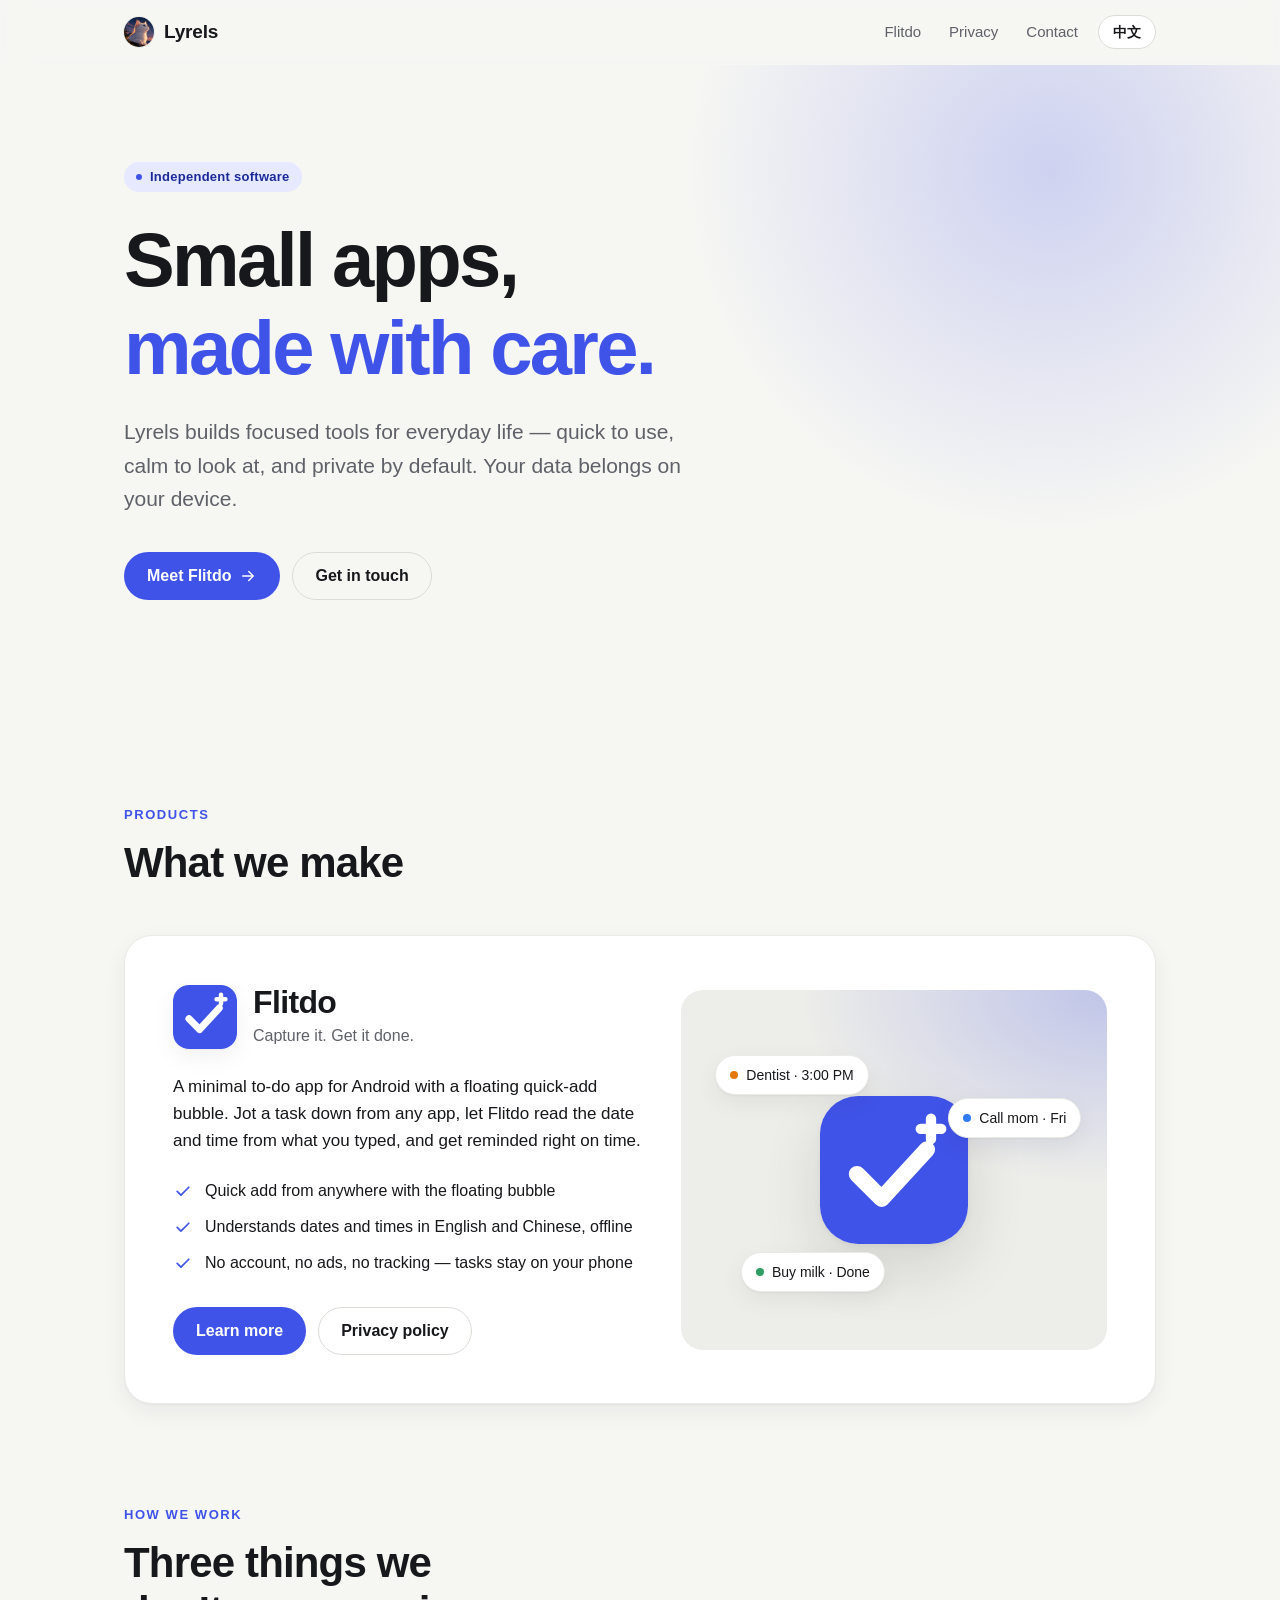
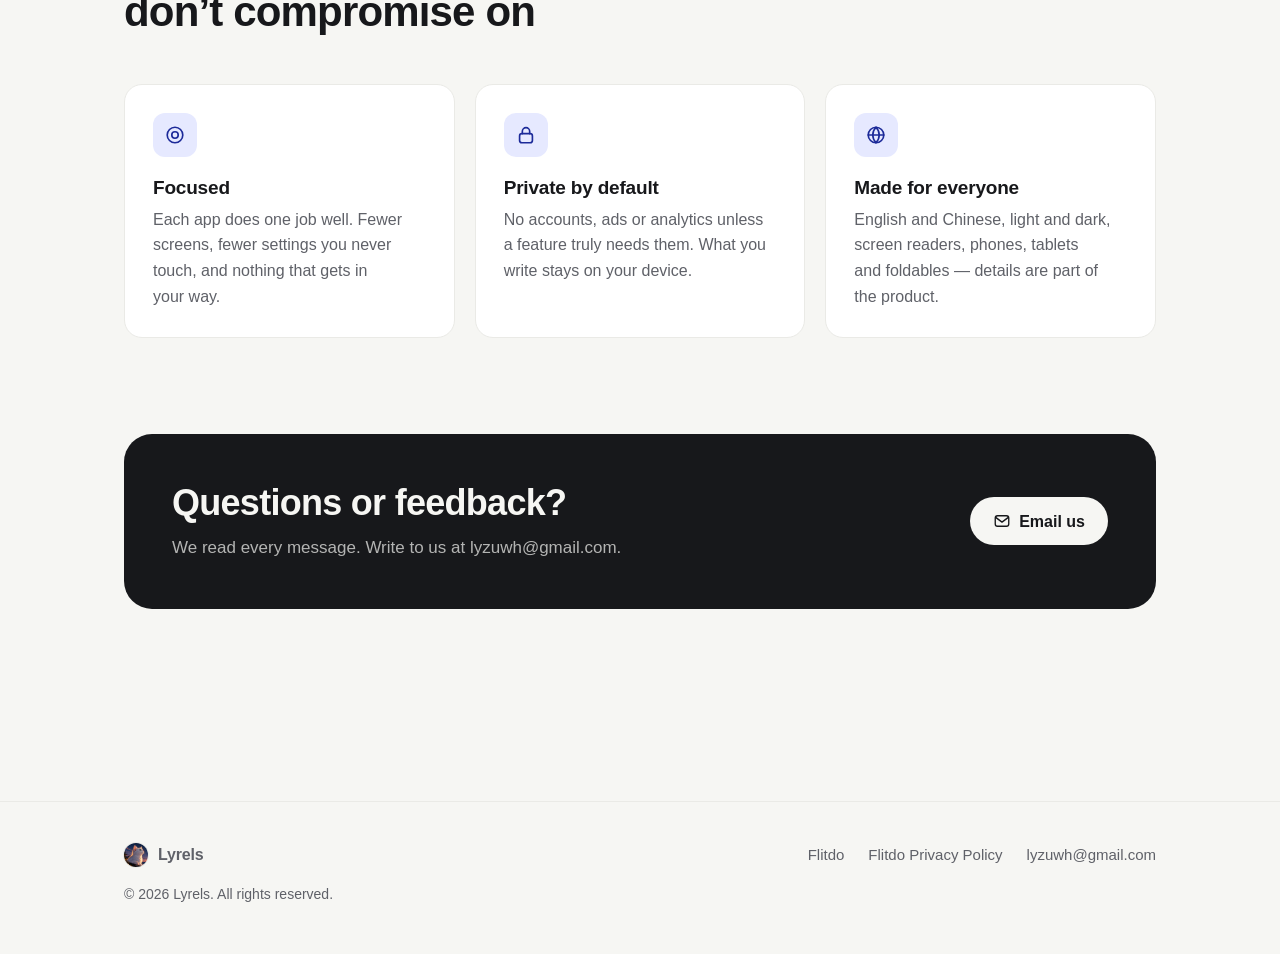
==== index.html @ 6fe7a422 "Add Lyrels website with Flitdo page and privacy policy Static, bilingual (English / Simplified Chine" ====
<!doctype html>
<html lang="en" data-lang="en">
<head>
  <meta charset="utf-8">
  <meta name="viewport" content="width=device-width, initial-scale=1">
  <title>Lyrels — Small apps, made with care</title>
  <meta name="title-en" content="Lyrels — Small apps, made with care">
  <meta name="title-zh" content="Lyrels — 小而专注的应用，用心打造">
  <meta name="description" content="Lyrels builds small, focused apps that respect your privacy. Meet Flitdo, a minimal Android to-do app with a floating quick-add bubble.">
  <link rel="canonical" href="https://lyrels.github.io/">
  <link rel="icon" href="/assets/img/lyrels-favicon.png" type="image/png">
  <link rel="apple-touch-icon" href="/assets/img/lyrels-touch-icon.png">
  <meta name="theme-color" content="#f6f6f3" media="(prefers-color-scheme: light)">
  <meta name="theme-color" content="#0f1013" media="(prefers-color-scheme: dark)">
  <meta property="og:type" content="website">
  <meta property="og:site_name" content="Lyrels">
  <meta property="og:title" content="Lyrels — Small apps, made with care">
  <meta property="og:description" content="Small, focused apps that respect your privacy.">
  <meta property="og:image" content="https://lyrels.github.io/assets/img/lyrels-avatar-360.jpg">
  <meta property="og:url" content="https://lyrels.github.io/">
  <script>(function(){var r=document.documentElement,l=null,q=/[?&]lang=(en|zh)\b/.exec(location.search);if(q){l=q[1];try{localStorage.setItem('lyrels-lang',l)}catch(e){}}if(!l){try{l=localStorage.getItem('lyrels-lang')}catch(e){}}if(l!=='en'&&l!=='zh'){l=/^zh/i.test(navigator.language||'')?'zh':'en'}r.setAttribute('data-lang',l);r.lang=l==='zh'?'zh-CN':'en'})();</script>
  <link rel="stylesheet" href="/assets/css/site.css">
  <script src="/assets/js/site.js" defer></script>
</head>
<body>
  <a class="skip" href="#main"><span class="en">Skip to content</span><span class="zh">跳到正文</span></a>

  <header class="site-header">
    <div class="wrap">
      <a class="brand" href="/" aria-label="Lyrels home">
        <img class="avatar" src="/assets/img/lyrels-avatar.jpg" alt="" width="30" height="30">
        Lyrels
      </a>
      <nav class="nav" aria-label="Main">
        <a href="/flitdo/">Flitdo</a>
        <a class="hide-sm" href="/flitdo/privacy/"><span class="en">Privacy</span><span class="zh">隐私政策</span></a>
        <a class="hide-sm" href="#contact"><span class="en">Contact</span><span class="zh">联系</span></a>
        <button class="lang-toggle" type="button" hidden>中文</button>
      </nav>
    </div>
  </header>

  <main id="main">
    <section class="hero">
      <div class="wrap">
        <span class="badge"><span class="en">Independent software</span><span class="zh">独立软件开发</span></span>
        <h1 style="margin-top:24px">
          <span class="en">Small apps, <span class="accent">made with care.</span></span>
          <span class="zh">小而专注的应用，<span class="accent">用心打造。</span></span>
        </h1>
        <p class="lede">
          <span class="en">Lyrels builds focused tools for everyday life — quick to use, calm to look at, and private by default. Your data belongs on your device.</span>
          <span class="zh">Lyrels 为日常生活打造专注的小工具：上手快、界面安静、默认保护隐私。你的数据，应该留在你自己的设备上。</span>
        </p>
        <div class="actions">
          <a class="btn btn-primary" href="/flitdo/">
            <span class="en">Meet Flitdo</span><span class="zh">了解 Flitdo</span>
            <svg viewBox="0 0 24 24" fill="none" stroke="currentColor" stroke-width="2" stroke-linecap="round" stroke-linejoin="round" aria-hidden="true"><path d="M5 12h14M13 6l6 6-6 6"/></svg>
          </a>
          <a class="btn btn-ghost" href="#contact"><span class="en">Get in touch</span><span class="zh">联系我们</span></a>
        </div>
      </div>
    </section>

    <section class="section" id="products" aria-labelledby="products-title">
      <div class="wrap">
        <div class="section-head">
          <span class="eyebrow"><span class="en">Products</span><span class="zh">产品</span></span>
          <h2 id="products-title"><span class="en">What we make</span><span class="zh">我们的作品</span></h2>
        </div>

        <article class="product">
          <div class="product-info">
            <div class="app-id">
              <img src="/assets/img/flitdo-icon.svg" alt="" width="64" height="64">
              <div>
                <h3>Flitdo</h3>
                <p class="tagline"><span class="en">Capture it. Get it done.</span><span class="zh">随手记下，轻松完成。</span></p>
              </div>
            </div>
            <p class="desc">
              <span class="en">A minimal to-do app for Android with a floating quick-add bubble. Jot a task down from any app, let Flitdo read the date and time from what you typed, and get reminded right on time.</span>
              <span class="zh">一款简洁的 Android 待办应用，带有悬浮快速添加气泡。在任何应用里随手记下任务，Flitdo 会从你输入的文字中识别日期和时间，并准时提醒你。</span>
            </p>
            <ul>
              <li><svg viewBox="0 0 24 24" fill="none" stroke="currentColor" stroke-width="2" stroke-linecap="round" stroke-linejoin="round" aria-hidden="true"><path d="M5 12.5l4.5 4.5L19 7.5"/></svg><span><span class="en">Quick add from anywhere with the floating bubble</span><span class="zh">悬浮气泡，在任何界面快速添加</span></span></li>
              <li><svg viewBox="0 0 24 24" fill="none" stroke="currentColor" stroke-width="2" stroke-linecap="round" stroke-linejoin="round" aria-hidden="true"><path d="M5 12.5l4.5 4.5L19 7.5"/></svg><span><span class="en">Understands dates and times in English and Chinese, offline</span><span class="zh">离线识别中英文日期和时间</span></span></li>
              <li><svg viewBox="0 0 24 24" fill="none" stroke="currentColor" stroke-width="2" stroke-linecap="round" stroke-linejoin="round" aria-hidden="true"><path d="M5 12.5l4.5 4.5L19 7.5"/></svg><span><span class="en">No account, no ads, no tracking — tasks stay on your phone</span><span class="zh">无需账号、无广告、无追踪，任务只存在你的手机上</span></span></li>
            </ul>
            <div class="actions">
              <a class="btn btn-primary" href="/flitdo/"><span class="en">Learn more</span><span class="zh">了解更多</span></a>
              <a class="btn btn-ghost" href="/flitdo/privacy/"><span class="en">Privacy policy</span><span class="zh">隐私政策</span></a>
            </div>
          </div>
          <div class="product-visual" aria-hidden="true">
            <img class="big-icon" src="/assets/img/flitdo-icon.svg" alt="" width="148" height="148">
            <span class="chip c1"><i style="background:var(--soon)"></i><span class="en">Dentist · 3:00 PM</span><span class="zh">看牙医 · 15:00</span></span>
            <span class="chip c2"><i style="background:var(--normal)"></i><span class="en">Call mom · Fri</span><span class="zh">给妈妈打电话 · 周五</span></span>
            <span class="chip c3"><i style="background:var(--done)"></i><span class="en">Buy milk · Done</span><span class="zh">买牛奶 · 已完成</span></span>
          </div>
        </article>
      </div>
    </section>

    <section class="section" aria-labelledby="principles-title">
      <div class="wrap">
        <div class="section-head">
          <span class="eyebrow"><span class="en">How we work</span><span class="zh">我们的原则</span></span>
          <h2 id="principles-title"><span class="en">Three things we don’t compromise on</span><span class="zh">我们坚持的三件事</span></h2>
        </div>
        <div class="grid-3">
          <div class="card">
            <div class="icon"><svg viewBox="0 0 24 24" fill="none" stroke="currentColor" stroke-width="1.8" stroke-linecap="round" stroke-linejoin="round" aria-hidden="true"><circle cx="12" cy="12" r="8.5"/><circle cx="12" cy="12" r="3.5"/></svg></div>
            <h3><span class="en">Focused</span><span class="zh">专注</span></h3>
            <p><span class="en">Each app does one job well. Fewer screens, fewer settings you never touch, and nothing that gets in your way.</span><span class="zh">每个应用只把一件事做好。更少的页面，没有用不上的设置，不打扰你。</span></p>
          </div>
          <div class="card">
            <div class="icon"><svg viewBox="0 0 24 24" fill="none" stroke="currentColor" stroke-width="1.8" stroke-linecap="round" stroke-linejoin="round" aria-hidden="true"><rect x="5" y="10.5" width="14" height="10" rx="2.5"/><path d="M8 10.5V8a4 4 0 0 1 8 0v2.5"/></svg></div>
            <h3><span class="en">Private by default</span><span class="zh">默认保护隐私</span></h3>
            <p><span class="en">No accounts, ads or analytics unless a feature truly needs them. What you write stays on your device.</span><span class="zh">除非功能确实需要，否则不做账号、广告和统计分析。你写下的内容只留在你的设备上。</span></p>
          </div>
          <div class="card">
            <div class="icon"><svg viewBox="0 0 24 24" fill="none" stroke="currentColor" stroke-width="1.8" stroke-linecap="round" stroke-linejoin="round" aria-hidden="true"><circle cx="12" cy="12" r="8.5"/><path d="M3.5 12h17M12 3.5c2.3 2.4 3.5 5.2 3.5 8.5s-1.2 6.1-3.5 8.5c-2.3-2.4-3.5-5.2-3.5-8.5S9.7 5.9 12 3.5z"/></svg></div>
            <h3><span class="en">Made for everyone</span><span class="zh">为每个人设计</span></h3>
            <p><span class="en">English and Chinese, light and dark, screen readers, phones, tablets and foldables — details are part of the product.</span><span class="zh">中文与英文、浅色与深色、读屏、手机、平板与折叠屏——细节本身就是产品的一部分。</span></p>
          </div>
        </div>
      </div>
    </section>

    <section class="section" id="contact" aria-labelledby="contact-title">
      <div class="wrap">
        <div class="contact">
          <div>
            <h2 id="contact-title"><span class="en">Questions or feedback?</span><span class="zh">有问题或建议？</span></h2>
            <p><span class="en">We read every message. Write to us at lyzuwh@gmail.com.</span><span class="zh">每一封邮件我们都会认真阅读。来信请寄 lyzuwh@gmail.com。</span></p>
          </div>
          <a class="btn btn-primary" href="mailto:lyzuwh@gmail.com">
            <svg viewBox="0 0 24 24" fill="none" stroke="currentColor" stroke-width="1.8" stroke-linecap="round" stroke-linejoin="round" aria-hidden="true"><rect x="3" y="5" width="18" height="14" rx="3"/><path d="M4 7.5l8 6 8-6"/></svg>
            <span class="en">Email us</span><span class="zh">发送邮件</span>
          </a>
        </div>
      </div>
    </section>
  </main>

  <footer class="site-footer">
    <div class="wrap">
      <a class="brand" href="/" aria-label="Lyrels home">
        <img class="avatar" src="/assets/img/lyrels-avatar.jpg" alt="" width="30" height="30">
        Lyrels
      </a>
      <nav aria-label="Footer">
        <a href="/flitdo/">Flitdo</a>
        <a href="/flitdo/privacy/"><span class="en">Flitdo Privacy Policy</span><span class="zh">Flitdo 隐私政策</span></a>
        <a href="mailto:lyzuwh@gmail.com">lyzuwh@gmail.com</a>
      </nav>
      <small>© <span data-year>2026</span> Lyrels. <span class="en">All rights reserved.</span><span class="zh">保留所有权利。</span></small>
    </div>
  </footer>
</body>
</html>
---- assets/css/site.css ----
/* Lyrels — site styles. Colours mirror the Flitdo app palette (ui/theme/Palette.kt). */

:root {
  --paper: #f6f6f3;
  --surface: #ffffff;
  --subtle: #edede9;
  --ink: #17181b;
  --muted: #5f6168;
  --line: #dcdcd7;
  --line-soft: #eaeae6;
  --brand: #4053e8;
  --brand-ink: #ffffff;
  --brand-soft: #e6e9ff;
  --brand-strong: #1c2a99;
  --normal: #2f7cf6;
  --soon: #e5770a;
  --overdue: #dc3b42;
  --undated: #a0a2a8;
  --done: #2e9e62;
  --shadow: 0 1px 2px rgba(23, 24, 27, .04), 0 8px 24px rgba(23, 24, 27, .06);
  --shadow-lg: 0 2px 6px rgba(23, 24, 27, .05), 0 24px 60px rgba(23, 24, 27, .12);
  --radius: 18px;
  --max: 1080px;
  --font: -apple-system, BlinkMacSystemFont, "Segoe UI", Roboto, "Helvetica Neue", Arial,
    "PingFang SC", "Hiragino Sans GB", "Microsoft YaHei", "Noto Sans SC", sans-serif;
  color-scheme: light;
}

@media (prefers-color-scheme: dark) {
  :root:not([data-theme="light"]) {
    --paper: #0f1013;
    --surface: #17181c;
    --subtle: #222328;
    --ink: #ececef;
    --muted: #9a9ca4;
    --line: #34353b;
    --line-soft: #26272c;
    --brand: #8c9bff;
    --brand-ink: #0e1440;
    --brand-soft: #26307a;
    --brand-strong: #dde1ff;
    --normal: #5e9bff;
    --soon: #ff9f43;
    --overdue: #ff6369;
    --undated: #6e7078;
    --done: #4cc38a;
    --shadow: 0 1px 2px rgba(0, 0, 0, .3), 0 8px 24px rgba(0, 0, 0, .25);
    --shadow-lg: 0 2px 6px rgba(0, 0, 0, .3), 0 24px 60px rgba(0, 0, 0, .45);
    color-scheme: dark;
  }
}

:root[data-theme="dark"] {
  --paper: #0f1013;
  --surface: #17181c;
  --subtle: #222328;
  --ink: #ececef;
  --muted: #9a9ca4;
  --line: #34353b;
  --line-soft: #26272c;
  --brand: #8c9bff;
  --brand-ink: #0e1440;
  --brand-soft: #26307a;
  --brand-strong: #dde1ff;
  --normal: #5e9bff;
  --soon: #ff9f43;
  --overdue: #ff6369;
  --undated: #6e7078;
  --done: #4cc38a;
  --shadow: 0 1px 2px rgba(0, 0, 0, .3), 0 8px 24px rgba(0, 0, 0, .25);
  --shadow-lg: 0 2px 6px rgba(0, 0, 0, .3), 0 24px 60px rgba(0, 0, 0, .45);
  color-scheme: dark;
}

/* Language switching: elements carry class "en" or "zh"; the root says which one shows. */
html[data-lang="en"] .zh,
html[data-lang="zh"] .en { display: none !important; }

*, *::before, *::after { box-sizing: border-box; }

html { -webkit-text-size-adjust: 100%; scroll-padding-top: 84px; }

body {
  margin: 0;
  background: var(--paper);
  color: var(--ink);
  font-family: var(--font);
  font-size: 17px;
  line-height: 1.6;
  -webkit-font-smoothing: antialiased;
  text-rendering: optimizeLegibility;
  overflow-x: hidden;
}

img, svg { display: block; max-width: 100%; }

a { color: var(--brand); text-decoration-thickness: 1px; text-underline-offset: 3px; }
a:hover { text-decoration-thickness: 2px; }

:focus-visible { outline: 2px solid var(--brand); outline-offset: 3px; border-radius: 6px; }

h1, h2, h3 { line-height: 1.15; letter-spacing: -0.02em; margin: 0; text-wrap: balance; }
p { margin: 0; text-wrap: pretty; }

.wrap { width: 100%; max-width: var(--max); margin: 0 auto; padding: 0 24px; }

.skip {
  position: absolute; left: 16px; top: -48px; z-index: 20;
  background: var(--ink); color: var(--paper); padding: 8px 14px; border-radius: 10px;
}
.skip:focus { top: 12px; }

/* ---------- Header ---------- */

.site-header {
  position: sticky; top: 0; z-index: 10;
  background: color-mix(in srgb, var(--paper) 82%, transparent);
  backdrop-filter: saturate(1.4) blur(14px);
  -webkit-backdrop-filter: saturate(1.4) blur(14px);
  border-bottom: 1px solid transparent;
  transition: border-color .2s;
}
.site-header.scrolled { border-bottom-color: var(--line-soft); }

.site-header .wrap { display: flex; align-items: center; gap: 24px; height: 64px; }

.brand {
  display: inline-flex; align-items: center; gap: 10px;
  color: var(--ink); text-decoration: none; font-weight: 700; font-size: 19px; letter-spacing: -0.01em;
}
.brand .avatar { width: 30px; height: 30px; border-radius: 50%; object-fit: cover; box-shadow: 0 0 0 1px var(--line-soft); }

.nav { display: flex; align-items: center; gap: 4px; margin-left: auto; }
.nav a {
  color: var(--muted); text-decoration: none; font-size: 15px; font-weight: 500;
  padding: 6px 12px; border-radius: 999px; transition: color .15s, background .15s;
}
.nav a:hover { color: var(--ink); background: var(--subtle); }
.nav a[aria-current="page"] { color: var(--ink); }

.lang-toggle {
  font: inherit; font-size: 14px; font-weight: 600; color: var(--ink);
  background: var(--surface); border: 1px solid var(--line); border-radius: 999px;
  height: 34px; min-width: 56px; padding: 0 14px; cursor: pointer; margin-left: 4px;
  transition: border-color .15s, background .15s;
}
.lang-toggle:hover { border-color: var(--muted); }

/* ---------- Buttons, badges ---------- */

.btn {
  display: inline-flex; align-items: center; justify-content: center; gap: 8px;
  height: 48px; padding: 0 22px; border-radius: 999px;
  font: inherit; font-size: 16px; font-weight: 600; text-decoration: none; white-space: nowrap;
  border: 1px solid transparent; transition: transform .15s, background .15s, border-color .15s;
}
.btn:hover { transform: translateY(-1px); }
.btn-primary { background: var(--brand); color: var(--brand-ink); }
.btn-primary:hover { background: color-mix(in srgb, var(--brand) 88%, var(--ink)); }
.btn-ghost { background: transparent; color: var(--ink); border-color: var(--line); }
.btn-ghost:hover { border-color: var(--muted); }
.btn svg { width: 18px; height: 18px; }

.badge {
  display: inline-flex; align-items: center; gap: 8px;
  font-size: 13px; font-weight: 600; letter-spacing: .02em;
  color: var(--brand-strong); background: var(--brand-soft);
  padding: 5px 12px; border-radius: 999px;
}
.badge::before {
  content: ""; width: 6px; height: 6px; border-radius: 50%; background: var(--brand);
}

.eyebrow {
  font-size: 13px; font-weight: 700; letter-spacing: .12em; text-transform: uppercase; color: var(--brand);
}
html[data-lang="zh"] .eyebrow { letter-spacing: .2em; }

/* ---------- Sections ---------- */

.section { padding: 96px 0; }
.section + .section { padding-top: 0; }
.section-head { max-width: 640px; margin-bottom: 48px; }
.section-head h2 { font-size: clamp(30px, 4vw, 42px); margin-top: 12px; }
.section-head p { color: var(--muted); font-size: 18px; margin-top: 16px; }

/* ---------- Home hero ---------- */

.hero { position: relative; padding: 96px 0 104px; overflow: hidden; }
.hero::before {
  content: ""; position: absolute; inset: -40% -10% auto auto; width: 720px; height: 720px;
  background: radial-gradient(closest-side, color-mix(in srgb, var(--brand) 22%, transparent), transparent);
  pointer-events: none; z-index: -1;
}
.hero h1 { font-size: clamp(40px, 7vw, 76px); max-width: 15ch; letter-spacing: -0.035em; }
html[data-lang="zh"] .hero h1 { letter-spacing: -0.01em; max-width: 13em; }
.hero h1 .accent { color: var(--brand); }
.hero .lede { font-size: clamp(18px, 2.2vw, 21px); color: var(--muted); max-width: 560px; margin-top: 24px; }
.hero .actions { display: flex; flex-wrap: wrap; gap: 12px; margin-top: 36px; }

/* ---------- Product card (home) ---------- */

.product {
  display: grid; grid-template-columns: 1.1fr 1fr; align-items: center; gap: 40px;
  background: var(--surface); border: 1px solid var(--line-soft); border-radius: 28px;
  padding: 48px; box-shadow: var(--shadow); overflow: hidden; position: relative;
}
.product-info .app-id { display: flex; align-items: center; gap: 16px; }
.product-info .app-id img { width: 64px; height: 64px; border-radius: 16px; box-shadow: var(--shadow); }
.product-info h3 { font-size: 32px; }
.product-info .tagline { color: var(--muted); font-size: 16px; margin-top: 2px; }
.product-info .desc { margin-top: 24px; font-size: 17px; }
.product-info ul { list-style: none; padding: 0; margin: 24px 0 0; display: grid; gap: 10px; }
.product-info li { display: flex; gap: 12px; align-items: flex-start; color: var(--ink); font-size: 16px; }
.product-info li svg { flex: none; width: 20px; height: 20px; margin-top: 3px; color: var(--brand); }
.product-info .actions { display: flex; flex-wrap: wrap; gap: 12px; margin-top: 32px; }

.product-visual {
  position: relative; min-height: 360px; border-radius: 22px;
  background:
    radial-gradient(120% 90% at 100% 0%, color-mix(in srgb, var(--brand) 26%, transparent), transparent 60%),
    var(--subtle);
  display: grid; place-items: center; overflow: hidden;
}
.product-visual .big-icon { width: 148px; height: 148px; border-radius: 38px; box-shadow: var(--shadow-lg); }
.product-visual .chip {
  position: absolute; display: inline-flex; align-items: center; gap: 8px;
  background: var(--surface); color: var(--ink); border: 1px solid var(--line-soft);
  border-radius: 999px; padding: 8px 14px; font-size: 14px; font-weight: 500; box-shadow: var(--shadow);
  white-space: nowrap;
}
.product-visual .chip i { width: 8px; height: 8px; border-radius: 50%; display: inline-block; }
.product-visual .c1 { top: 18%; left: 8%; }
.product-visual .c2 { top: 30%; right: 6%; }
.product-visual .c3 { bottom: 16%; left: 14%; }

/* ---------- Principles grid ---------- */

.grid-3 { display: grid; grid-template-columns: repeat(3, 1fr); gap: 20px; }
.card {
  background: var(--surface); border: 1px solid var(--line-soft); border-radius: var(--radius);
  padding: 28px;
}
.card .icon {
  width: 44px; height: 44px; border-radius: 12px; display: grid; place-items: center;
  background: var(--brand-soft); color: var(--brand-strong); margin-bottom: 20px;
}
.card .icon svg { width: 22px; height: 22px; }
.card h3 { font-size: 19px; letter-spacing: -0.01em; }
.card p { color: var(--muted); font-size: 16px; margin-top: 8px; }

/* ---------- Contact band ---------- */

.contact {
  display: flex; align-items: center; justify-content: space-between; gap: 32px; flex-wrap: wrap;
  background: var(--ink); color: var(--paper); border-radius: 28px; padding: 48px;
}
.contact h2 { font-size: clamp(26px, 3.4vw, 36px); }
.contact p { color: color-mix(in srgb, var(--paper) 70%, transparent); margin-top: 10px; }
.contact .btn-primary { background: var(--paper); color: var(--ink); }
.contact .btn-primary:hover { background: color-mix(in srgb, var(--paper) 88%, var(--ink)); }

/* ---------- Footer ---------- */

.site-footer { border-top: 1px solid var(--line-soft); margin-top: 96px; padding: 40px 0 48px; }
.site-footer .wrap { display: flex; flex-wrap: wrap; gap: 16px 32px; align-items: center; justify-content: space-between; }
.site-footer .brand { font-size: 16px; }
.site-footer .brand .avatar { width: 24px; height: 24px; }
.site-footer nav { display: flex; flex-wrap: wrap; gap: 8px 24px; }
.site-footer a { color: var(--muted); text-decoration: none; font-size: 15px; }
.site-footer a:hover { color: var(--ink); }
.site-footer small { color: var(--muted); font-size: 14px; width: 100%; }

/* ---------- Flitdo product page ---------- */

.app-hero { padding: 72px 0 96px; position: relative; overflow: hidden; }
.app-hero::before {
  content: ""; position: absolute; left: 50%; top: -260px; width: 1100px; height: 700px; transform: translateX(-30%);
  background: radial-gradient(closest-side, color-mix(in srgb, var(--brand) 20%, transparent), transparent);
  pointer-events: none; z-index: -1;
}
.app-hero .wrap { display: grid; grid-template-columns: 1fr 1fr; align-items: center; gap: 48px; }
.app-hero .app-icon { width: 84px; height: 84px; border-radius: 22px; box-shadow: var(--shadow-lg); }
.app-hero h1 { font-size: clamp(44px, 6.4vw, 72px); letter-spacing: -0.035em; margin-top: 28px; }
.app-hero .tag { font-size: clamp(22px, 2.6vw, 28px); font-weight: 600; letter-spacing: -0.015em; margin-top: 8px; }
.app-hero .lede { color: var(--muted); font-size: 18px; max-width: 500px; margin-top: 20px; }
.app-hero .actions { display: flex; flex-wrap: wrap; align-items: center; gap: 12px 16px; margin-top: 32px; }
.app-hero .meta { color: var(--muted); font-size: 14px; margin-top: 20px; }

/* Phone mockup */
.stage { position: relative; display: flex; justify-content: center; padding: 8px 0 24px; }

.phone {
  position: relative; width: 300px; aspect-ratio: 9 / 19; border-radius: 44px;
  background: var(--ink); padding: 10px; box-shadow: var(--shadow-lg);
}
.screen {
  position: relative; height: 100%; border-radius: 35px; overflow: hidden;
  background: #f6f6f3; color: #17181b; font-size: 12px; line-height: 1.35;
  display: flex; flex-direction: column;
}
.screen .status { display: flex; justify-content: space-between; padding: 12px 22px 0; font-size: 11px; font-weight: 600; }
.screen .status span:last-child { letter-spacing: 2px; }
.screen .bar-title { padding: 14px 18px 8px; font-size: 22px; font-weight: 700; letter-spacing: -0.02em; }
.screen .group { padding: 6px 12px 0; }
.screen .group-h {
  display: flex; align-items: center; gap: 6px; padding: 6px 6px; font-weight: 700; font-size: 12px;
}
.screen .group-h em { font-style: normal; color: #6c6e75; font-weight: 600; }
.screen .row {
  position: relative; display: flex; align-items: center; gap: 10px;
  background: #fff; border-radius: 12px; padding: 9px 10px 9px 14px; margin-bottom: 6px; overflow: hidden;
  box-shadow: 0 1px 1px rgba(23, 24, 27, .04);
}
.screen .row::before { content: ""; position: absolute; left: 0; top: 0; bottom: 0; width: 4px; background: var(--s); }
.screen .row .tick { flex: none; width: 16px; height: 16px; border-radius: 50%; border: 1.6px solid #b8bac0; }
.screen .row .t { flex: 1; min-width: 0; }
.screen .row .t b { display: block; font-weight: 600; font-size: 12.5px; white-space: nowrap; overflow: hidden; text-overflow: ellipsis; }
.screen .row .t small { display: block; color: var(--s); font-size: 10.5px; font-weight: 600; }
.screen .row.is-done b { color: #9a9ca4; text-decoration: line-through; }
.screen .row.is-done .tick { background: #2e9e62; border-color: #2e9e62; }
.screen .nav-bar {
  margin-top: auto; display: flex; justify-content: space-around; align-items: center;
  padding: 10px 24px 18px; background: #fff; border-top: 1px solid #eaeae6;
}
.screen .nav-bar i { width: 18px; height: 18px; border-radius: 5px; background: #dcdcd7; }
.screen .nav-bar i.on { background: #4053e8; }
.screen .nav-bar .add {
  width: 40px; height: 40px; border-radius: 50%; background: #4053e8; display: grid; place-items: center;
}
.screen .nav-bar .add svg, .bubble svg { width: 20px; height: 20px; }

.bubble {
  position: absolute; right: 10px; top: 56%; width: 46px; height: 46px; border-radius: 50%;
  background: #4053e8; display: grid; place-items: center;
  box-shadow: 0 6px 18px rgba(64, 83, 232, .45);
}

.float-card {
  position: absolute; background: var(--surface); color: var(--ink);
  border: 1px solid var(--line-soft); border-radius: 18px; box-shadow: var(--shadow-lg);
  padding: 14px 16px; width: 248px; font-size: 13px;
}
.float-card .typed { font-weight: 600; font-size: 15px; }
.float-card .typed::after {
  content: ""; display: inline-block; width: 2px; height: 1.05em; margin-left: 2px; vertical-align: -2px;
  background: var(--brand); animation: caret 1.1s steps(1) infinite;
}
.float-card .recog { color: var(--muted); font-size: 12px; margin-top: 6px; }
.float-card .chips { display: flex; flex-wrap: wrap; gap: 6px; margin-top: 10px; }
.float-card .chips span {
  background: var(--brand-soft); color: var(--brand-strong); border-radius: 999px; padding: 3px 10px;
  font-size: 12px; font-weight: 600;
}
.float-card.fc-1 { left: max(0px, calc(50% - 300px)); top: 60px; }
.float-card.fc-2 { right: max(0px, calc(50% - 290px)); bottom: 70px; width: 208px; }
.float-card .fc-label { font-size: 11px; font-weight: 700; letter-spacing: .08em; text-transform: uppercase; color: var(--brand); margin-bottom: 6px; }
.float-card .dots { display: flex; gap: 6px; margin-top: 8px; }
.float-card .dots i { width: 22px; height: 6px; border-radius: 3px; display: block; }

@keyframes caret { 50% { opacity: 0; } }
@media (prefers-reduced-motion: reduce) {
  .float-card .typed::after { animation: none; }
  .btn:hover { transform: none; }
}

/* Feature grid */
.features { display: grid; grid-template-columns: repeat(3, 1fr); gap: 20px; }
.feature {
  background: var(--surface); border: 1px solid var(--line-soft); border-radius: var(--radius); padding: 28px;
}
.feature.wide { grid-column: span 2; display: grid; grid-template-columns: 1fr 1fr; gap: 28px; align-items: center; }
.feature .icon {
  width: 44px; height: 44px; border-radius: 12px; display: grid; place-items: center;
  background: var(--brand-soft); color: var(--brand-strong); margin-bottom: 20px;
}
.feature .icon svg { width: 22px; height: 22px; }
.feature h3 { font-size: 19px; letter-spacing: -0.01em; }
.feature p { color: var(--muted); font-size: 16px; margin-top: 8px; }
.feature .examples { display: grid; gap: 8px; }
.feature .examples div {
  display: flex; justify-content: space-between; gap: 12px; align-items: center;
  background: var(--paper); border-radius: 12px; padding: 10px 14px; font-size: 14px;
}
.feature .examples q { quotes: none; font-weight: 600; }
.feature .examples span { color: var(--brand); font-weight: 600; white-space: nowrap; font-size: 13px; }

/* Status legend */
.legend { display: flex; flex-wrap: wrap; gap: 10px; margin-top: 18px; }
.legend span {
  display: inline-flex; align-items: center; gap: 8px; font-size: 13px; font-weight: 600;
  padding: 5px 12px 5px 10px; border-radius: 999px; background: var(--paper);
}
.legend i { width: 10px; height: 10px; border-radius: 3px; display: inline-block; }

/* Privacy band (product page) */
.privacy-band {
  display: grid; grid-template-columns: 1fr 1fr; gap: 48px; align-items: center;
  background: var(--surface); border: 1px solid var(--line-soft); border-radius: 28px; padding: 56px;
}
.privacy-band h2 { font-size: clamp(28px, 3.6vw, 40px); margin-top: 12px; }
.privacy-band p { color: var(--muted); margin-top: 16px; }
.privacy-band .actions { margin-top: 28px; }
.checks { list-style: none; margin: 0; padding: 0; display: grid; gap: 12px; }
.checks li {
  display: flex; gap: 14px; align-items: center; background: var(--paper); border-radius: 14px;
  padding: 16px 18px; font-weight: 600;
}
.checks li svg { flex: none; width: 22px; height: 22px; color: var(--done); }

/* Permissions table */
.perm { width: 100%; border-collapse: collapse; font-size: 16px; }
.perm th, .perm td { text-align: left; padding: 16px 12px; border-bottom: 1px solid var(--line-soft); vertical-align: top; }
.perm th { font-size: 13px; font-weight: 700; color: var(--muted); letter-spacing: .04em; text-transform: uppercase; }
.perm td:first-child { font-weight: 600; width: 34%; }
.perm td { color: var(--ink); }
.perm td + td { color: var(--muted); }
.perm-note { color: var(--muted); font-size: 15px; margin-top: 16px; }

.specs { display: flex; flex-wrap: wrap; gap: 10px; }
.specs span {
  border: 1px solid var(--line); border-radius: 999px; padding: 8px 16px; font-size: 15px; font-weight: 500;
}

/* ---------- Privacy policy (document) ---------- */

.doc-head { padding: 64px 0 40px; border-bottom: 1px solid var(--line-soft); }
.doc-head .wrap, .doc .wrap { max-width: 1000px; }
.crumbs { font-size: 14px; color: var(--muted); display: flex; gap: 8px; flex-wrap: wrap; }
.crumbs a { color: var(--muted); text-decoration: none; }
.crumbs a:hover { color: var(--ink); }
.doc-head h1 { font-size: clamp(34px, 5vw, 52px); margin-top: 20px; }
.doc-head .dates { color: var(--muted); font-size: 15px; margin-top: 14px; display: flex; flex-wrap: wrap; gap: 4px 20px; }

.doc .wrap { display: grid; grid-template-columns: 220px minmax(0, 1fr); gap: 56px; padding-top: 48px; }
.toc { position: sticky; top: 96px; align-self: start; font-size: 14px; }
.toc p { font-weight: 700; font-size: 12px; letter-spacing: .1em; text-transform: uppercase; color: var(--muted); margin-bottom: 12px; }
.toc ol { list-style: none; margin: 0; padding: 0; display: grid; gap: 2px; border-left: 1px solid var(--line); }
.toc a { display: block; color: var(--muted); text-decoration: none; padding: 5px 0 5px 14px; margin-left: -1px; border-left: 2px solid transparent; }
.toc a:hover { color: var(--ink); border-left-color: var(--line); }
.toc a.active { color: var(--ink); border-left-color: var(--brand); }

.prose { max-width: 700px; }
.prose h2 { font-size: 23px; letter-spacing: -0.015em; margin: 48px 0 14px; }
.prose h2:first-child { margin-top: 0; }
.prose p, .prose li { color: var(--ink); }
.prose p + p, .prose p + ul, .prose ul + p { margin-top: 14px; }
.prose ul { padding-left: 22px; margin: 14px 0 0; }
.prose li + li { margin-top: 8px; }
.prose li::marker { color: var(--muted); }
.prose strong { font-weight: 650; }
.prose .summary {
  background: var(--brand-soft); color: var(--brand-strong); border-radius: 18px; padding: 24px 28px; margin-bottom: 8px;
}
.prose .summary h2 { margin: 0 0 12px; font-size: 18px; color: inherit; }
.prose .summary ul { margin: 0; }
.prose .summary li { color: inherit; }
.prose .summary li::marker { color: inherit; }
.prose dl { margin: 14px 0 0; display: grid; gap: 0; border-top: 1px solid var(--line-soft); }
.prose dl > div { display: grid; grid-template-columns: 200px 1fr; gap: 16px; padding: 14px 0; border-bottom: 1px solid var(--line-soft); }
.prose dt { font-weight: 650; }
.prose dd { margin: 0; color: var(--muted); }
.prose .contact-card {
  margin-top: 16px; display: inline-flex; flex-direction: column; gap: 2px;
  border: 1px solid var(--line); border-radius: 16px; padding: 18px 22px;
}
.prose .contact-card span { color: var(--muted); font-size: 15px; }

/* ---------- 404 ---------- */
.not-found { padding: 120px 0 40px; text-align: center; }
.not-found .code { font-size: 96px; font-weight: 800; letter-spacing: -0.05em; color: var(--brand); line-height: 1; }
.not-found h1 { font-size: 30px; margin-top: 16px; }
.not-found p { color: var(--muted); margin-top: 12px; }
.not-found .actions { display: flex; justify-content: center; flex-wrap: wrap; gap: 12px; margin-top: 32px; }

/* ---------- Responsive ---------- */

@media (max-width: 960px) {
  .product { grid-template-columns: 1fr; padding: 32px; }
  .product-visual { min-height: 280px; order: -1; }
  .app-hero .wrap { grid-template-columns: 1fr; }
  .stage { margin-top: 16px; }
  .float-card.fc-1 { left: 0; }
  .float-card.fc-2 { right: 0; }
  .features { grid-template-columns: 1fr 1fr; }
  .feature.wide { grid-column: span 2; }
  .privacy-band { grid-template-columns: 1fr; padding: 40px; gap: 32px; }
  .doc .wrap { grid-template-columns: 1fr; gap: 0; }
  .toc { display: none; }
}

@media (max-width: 720px) {
  body { font-size: 16px; }
  .wrap { padding: 0 16px; }
  .nav .hide-sm { display: none; }
  .nav a { padding: 6px 10px; }
  .site-header .wrap { gap: 12px; }
  .section { padding: 72px 0; }
  .section-head { margin-bottom: 32px; }
  .hero { padding: 64px 0 72px; }
  .grid-3, .features { grid-template-columns: 1fr; }
  .feature.wide { grid-column: auto; grid-template-columns: 1fr; gap: 20px; }
  .product { padding: 24px; border-radius: 22px; }
  .product-visual .chip { font-size: 12px; padding: 6px 11px; }
  .contact { padding: 32px 24px; border-radius: 22px; }
  .privacy-band { padding: 28px 22px; border-radius: 22px; }
  .app-hero { padding: 48px 0 72px; }
  .phone { width: 260px; }
  .float-card { position: relative; left: auto !important; right: auto !important; top: auto !important; bottom: auto !important; width: 100% !important; margin-top: 12px; }
  .stage { flex-direction: column; align-items: center; }
  .stage .float-card.fc-1 { order: -1; margin: 0 0 20px; }
  .perm td:first-child { width: auto; }
  .perm, .perm tbody, .perm tr, .perm td { display: block; }
  .perm thead { display: none; }
  .perm tr { padding: 14px 0; border-bottom: 1px solid var(--line-soft); }
  .perm td { border: 0; padding: 2px 0; }
  .prose dl > div { grid-template-columns: 1fr; gap: 4px; }
  .doc-head { padding: 40px 0 28px; }
  .doc .wrap { padding-top: 32px; }
  .prose .summary { padding: 20px; }
  .site-footer { margin-top: 72px; }
}
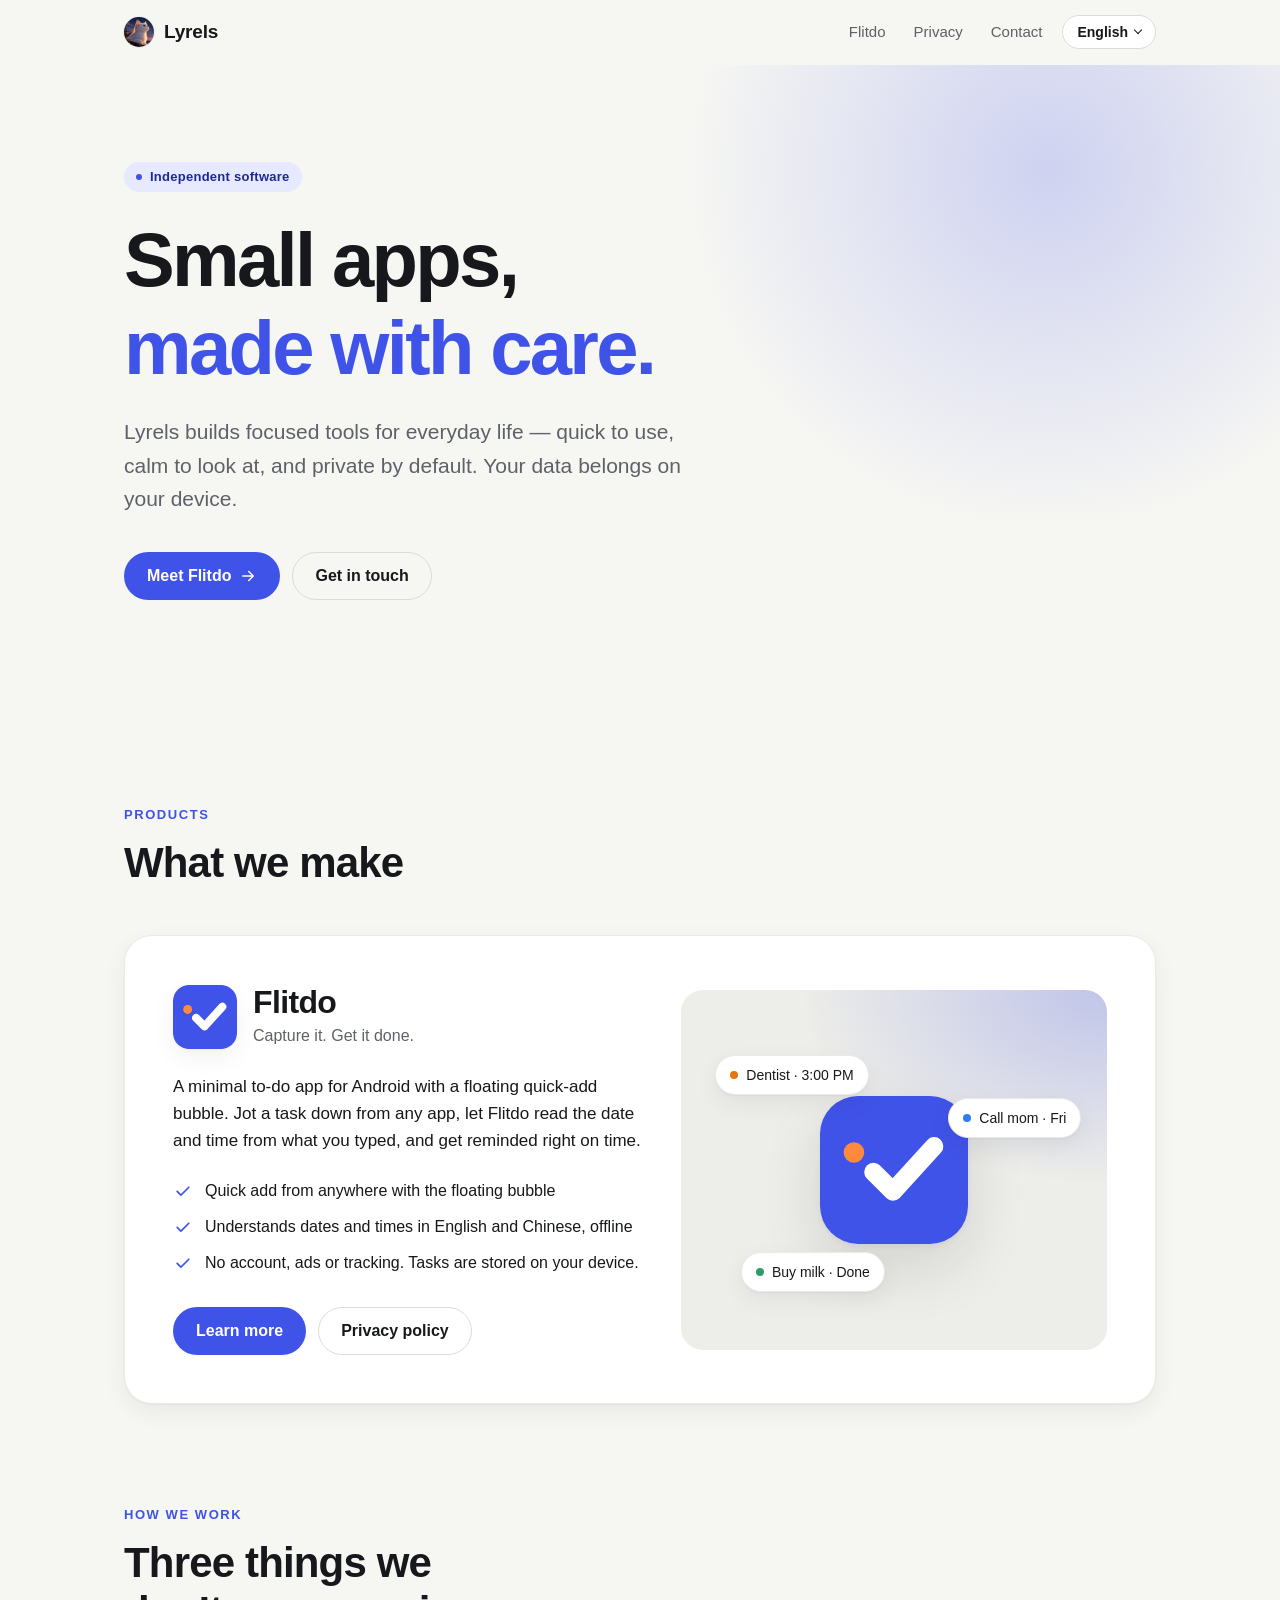
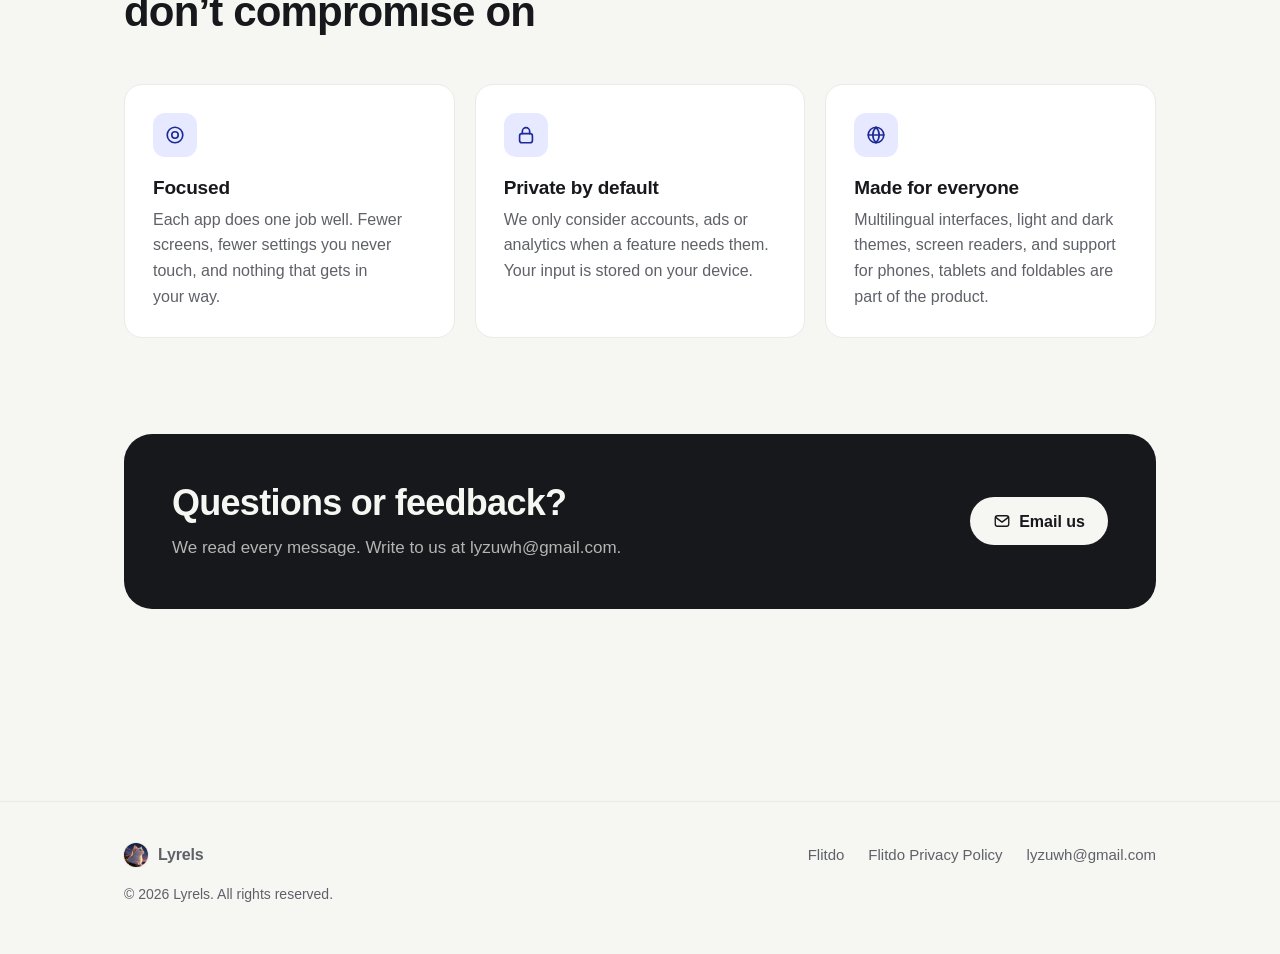
==== commit 5f71088e: "Extend five-language navigation to the public website" ====
--- a/index.html
+++ b/index.html
@@ -6,6 +6,9 @@
   <title>Lyrels — Small apps, made with care</title>
   <meta name="title-en" content="Lyrels — Small apps, made with care">
   <meta name="title-zh" content="Lyrels — 小而专注的应用，用心打造">
+  <meta name="title-zh-tw" content="Lyrels · 用心打造的小工具">
+  <meta name="title-ja" content="Lyrels · 日々に役立つ小さなアプリ">
+  <meta name="title-ko" content="Lyrels · 정성껏 만든 작은 앱">
   <meta name="description" content="Lyrels builds small, focused apps that respect your privacy. Meet Flitdo, a minimal Android to-do app with a floating quick-add bubble.">
   <link rel="canonical" href="https://lyrels.github.io/">
   <link rel="icon" href="/assets/img/lyrels-favicon.png" type="image/png">
@@ -18,24 +21,33 @@
   <meta property="og:description" content="Small, focused apps that respect your privacy.">
   <meta property="og:image" content="https://lyrels.github.io/assets/img/lyrels-avatar-360.jpg">
   <meta property="og:url" content="https://lyrels.github.io/">
-  <script>(function(){var r=document.documentElement,l=null,q=/[?&]lang=(en|zh)\b/.exec(location.search);if(q){l=q[1];try{localStorage.setItem('lyrels-lang',l)}catch(e){}}if(!l){try{l=localStorage.getItem('lyrels-lang')}catch(e){}}if(l!=='en'&&l!=='zh'){l=/^zh/i.test(navigator.language||'')?'zh':'en'}r.setAttribute('data-lang',l);r.lang=l==='zh'?'zh-CN':'en'})();</script>
-  <link rel="stylesheet" href="/assets/css/site.css">
-  <script src="/assets/js/site.js" defer></script>
+  <script src="/assets/js/language.js?v=site-languages"></script>
+  <link rel="stylesheet" href="/assets/css/site.css?v=site-languages">
+  <script src="/assets/js/site.js?v=site-languages" defer></script>
 </head>
 <body>
-  <a class="skip" href="#main"><span class="en">Skip to content</span><span class="zh">跳到正文</span></a>
+  <a class="skip" href="#main"><span class="en">Skip to content</span><span class="zh">跳到正文</span><span class="zh-tw">跳至正文</span><span class="ja">本文へ移動</span><span class="ko">본문으로 이동</span></a>
 
   <header class="site-header">
     <div class="wrap">
-      <a class="brand" href="/" aria-label="Lyrels home">
+      <a class="brand" href="/" aria-label="Lyrels home" data-aria-label-zh="Lyrels 首页" data-aria-label-zh-tw="Lyrels 首頁" data-aria-label-ja="Lyrels ホーム" data-aria-label-ko="Lyrels 홈">
         <img class="avatar" src="/assets/img/lyrels-avatar.jpg" alt="" width="30" height="30">
         Lyrels
       </a>
-      <nav class="nav" aria-label="Main">
+      <nav class="nav policy-nav" aria-label="Main" data-aria-label-zh="主导航" data-aria-label-zh-tw="主要導覽" data-aria-label-ja="メインナビゲーション" data-aria-label-ko="기본 탐색">
         <a href="/flitdo/">Flitdo</a>
-        <a class="hide-sm" href="/flitdo/privacy/"><span class="en">Privacy</span><span class="zh">隐私政策</span></a>
-        <a class="hide-sm" href="#contact"><span class="en">Contact</span><span class="zh">联系</span></a>
-        <button class="lang-toggle" type="button" hidden>中文</button>
+        <a class="hide-sm" href="/flitdo/privacy/"><span class="en">Privacy</span><span class="zh">隐私政策</span><span class="zh-tw">隱私權政策</span><span class="ja">プライバシー</span><span class="ko">개인정보</span></a>
+        <a class="hide-sm" href="#contact"><span class="en">Contact</span><span class="zh">联系</span><span class="zh-tw">聯絡</span><span class="ja">お問い合わせ</span><span class="ko">문의</span></a>
+        <details class="policy-language-menu">
+          <summary class="lang-toggle"><span class="en" lang="en">English</span><span class="zh" lang="zh-CN">简体中文</span><span class="zh-tw" lang="zh-TW">繁體中文</span><span class="ja" lang="ja">日本語</span><span class="ko" lang="ko">한국어</span></summary>
+          <div class="policy-languages">
+            <a href="?lang=en" lang="en" hreflang="en">English</a>
+            <a href="?lang=zh-CN" lang="zh-CN" hreflang="zh-CN">简体中文</a>
+            <a href="?lang=zh-TW" lang="zh-TW" hreflang="zh-TW">繁體中文</a>
+            <a href="?lang=ja" lang="ja" hreflang="ja">日本語</a>
+            <a href="?lang=ko" lang="ko" hreflang="ko">한국어</a>
+          </div>
+        </details>
       </nav>
     </div>
   </header>
@@ -43,21 +55,30 @@
   <main id="main">
     <section class="hero">
       <div class="wrap">
-        <span class="badge"><span class="en">Independent software</span><span class="zh">独立软件开发</span></span>
+        <span class="badge"><span class="en">Independent software</span><span class="zh">独立软件开发</span><span class="zh-tw">獨立軟體開發</span><span class="ja">独立系ソフトウェア</span><span class="ko">독립 소프트웨어</span></span>
         <h1 style="margin-top:24px">
           <span class="en">Small apps, <span class="accent">made with care.</span></span>
           <span class="zh">小而专注的应用，<span class="accent">用心打造。</span></span>
+          <span class="zh-tw">小巧專注的應用程式，<span class="accent">用心打造。</span></span>
+          <span class="ja">日々に役立つ、小さなアプリを。<span class="accent">ひとつずつ丁寧に。</span></span>
+          <span class="ko">일상을 위한 작은 앱, <span class="accent">정성껏 만듭니다.</span></span>
         </h1>
         <p class="lede">
           <span class="en">Lyrels builds focused tools for everyday life — quick to use, calm to look at, and private by default. Your data belongs on your device.</span>
           <span class="zh">Lyrels 为日常生活打造专注的小工具：上手快、界面安静、默认保护隐私。你的数据，应该留在你自己的设备上。</span>
+          <span class="zh-tw">Lyrels 打造專注於日常需求的小工具，操作快速、介面清爽，預設重視隱私。你的資料由你掌握。</span>
+          <span class="ja">Lyrels は、すばやく使えて、見た目がすっきりし、プライバシーにも配慮した日常のツールを作っています。データは自分の手元で管理できます。</span>
+          <span class="ko">Lyrels는 일상에서 빠르게 쓸 수 있고 화면이 간결하며 기본적으로 개인정보를 보호하는 도구를 만듭니다. 내 데이터는 내가 관리할 수 있어야 합니다.</span>
         </p>
         <div class="actions">
           <a class="btn btn-primary" href="/flitdo/">
             <span class="en">Meet Flitdo</span><span class="zh">了解 Flitdo</span>
+            <span class="zh-tw">認識 Flitdo</span>
+            <span class="ja">Flitdo を見る</span>
+            <span class="ko">Flitdo 소개</span>
             <svg viewBox="0 0 24 24" fill="none" stroke="currentColor" stroke-width="2" stroke-linecap="round" stroke-linejoin="round" aria-hidden="true"><path d="M5 12h14M13 6l6 6-6 6"/></svg>
           </a>
-          <a class="btn btn-ghost" href="#contact"><span class="en">Get in touch</span><span class="zh">联系我们</span></a>
+          <a class="btn btn-ghost" href="#contact"><span class="en">Get in touch</span><span class="zh">联系我们</span><span class="zh-tw">與我們聯絡</span><span class="ja">問い合わせる</span><span class="ko">문의하기</span></a>
         </div>
       </div>
     </section>
@@ -65,8 +86,8 @@
     <section class="section" id="products" aria-labelledby="products-title">
       <div class="wrap">
         <div class="section-head">
-          <span class="eyebrow"><span class="en">Products</span><span class="zh">产品</span></span>
-          <h2 id="products-title"><span class="en">What we make</span><span class="zh">我们的作品</span></h2>
+          <span class="eyebrow"><span class="en">Products</span><span class="zh">产品</span><span class="zh-tw">產品</span><span class="ja">製品</span><span class="ko">제품</span></span>
+          <h2 id="products-title"><span class="en">What we make</span><span class="zh">我们的作品</span><span class="zh-tw">我們的作品</span><span class="ja">私たちが作るもの</span><span class="ko">우리가 만드는 앱</span></h2>
         </div>
 
         <article class="product">
@@ -75,28 +96,31 @@
               <img src="/assets/img/flitdo-icon.svg" alt="" width="64" height="64">
               <div>
                 <h3>Flitdo</h3>
-                <p class="tagline"><span class="en">Capture it. Get it done.</span><span class="zh">随手记下，轻松完成。</span></p>
+                <p class="tagline"><span class="en">Capture it. Get it done.</span><span class="zh">随手记下，轻松完成。</span><span class="zh-tw">隨手記下，輕鬆完成。</span><span class="ja">さっとメモして、きちんと片づける。</span><span class="ko">빠르게 적고, 제때 끝내세요.</span></p>
               </div>
             </div>
             <p class="desc">
               <span class="en">A minimal to-do app for Android with a floating quick-add bubble. Jot a task down from any app, let Flitdo read the date and time from what you typed, and get reminded right on time.</span>
               <span class="zh">一款简洁的 Android 待办应用，带有悬浮快速添加气泡。在任何应用里随手记下任务，Flitdo 会从你输入的文字中识别日期和时间，并准时提醒你。</span>
+              <span class="zh-tw">一款簡潔的 Android 待辦事項應用程式，附有快速新增的懸浮按鈕。從其他應用程式也能記下待辦事項，讓 Flitdo 辨識輸入的日期與時間，並在指定時間提醒你。</span>
+              <span class="ja">Android 向けのシンプルなタスク管理アプリです。フローティングバブルで他のアプリを開いたままタスクを追加できます。Flitdo が入力された日付や時刻を読み取り、時間になったらお知らせします。</span>
+              <span class="ko">빠른 추가용 플로팅 버블을 갖춘 간결한 Android 할 일 앱입니다. 다른 앱을 쓰는 중에도 할 일을 적으면 Flitdo가 입력한 날짜와 시간을 인식해 제때 알려 줍니다.</span>
             </p>
             <ul>
-              <li><svg viewBox="0 0 24 24" fill="none" stroke="currentColor" stroke-width="2" stroke-linecap="round" stroke-linejoin="round" aria-hidden="true"><path d="M5 12.5l4.5 4.5L19 7.5"/></svg><span><span class="en">Quick add from anywhere with the floating bubble</span><span class="zh">悬浮气泡，在任何界面快速添加</span></span></li>
-              <li><svg viewBox="0 0 24 24" fill="none" stroke="currentColor" stroke-width="2" stroke-linecap="round" stroke-linejoin="round" aria-hidden="true"><path d="M5 12.5l4.5 4.5L19 7.5"/></svg><span><span class="en">Understands dates and times in English and Chinese, offline</span><span class="zh">离线识别中英文日期和时间</span></span></li>
-              <li><svg viewBox="0 0 24 24" fill="none" stroke="currentColor" stroke-width="2" stroke-linecap="round" stroke-linejoin="round" aria-hidden="true"><path d="M5 12.5l4.5 4.5L19 7.5"/></svg><span><span class="en">No account, no ads, no tracking — tasks stay on your phone</span><span class="zh">无需账号、无广告、无追踪，任务只存在你的手机上</span></span></li>
+              <li><svg viewBox="0 0 24 24" fill="none" stroke="currentColor" stroke-width="2" stroke-linecap="round" stroke-linejoin="round" aria-hidden="true"><path d="M5 12.5l4.5 4.5L19 7.5"/></svg><span><span class="en">Quick add from anywhere with the floating bubble</span><span class="zh">悬浮气泡，在任何界面快速添加</span><span class="zh-tw">用懸浮按鈕在任何畫面快速新增</span><span class="ja">フローティングバブルで他のアプリからもすばやく追加</span><span class="ko">플로팅 버블로 다른 앱에서도 빠르게 추가</span></span></li>
+              <li><svg viewBox="0 0 24 24" fill="none" stroke="currentColor" stroke-width="2" stroke-linecap="round" stroke-linejoin="round" aria-hidden="true"><path d="M5 12.5l4.5 4.5L19 7.5"/></svg><span><span class="en">Understands dates and times in English and Chinese, offline</span><span class="zh">离线识别中英文日期和时间</span><span class="zh-tw">離線辨識中英文的日期與時間</span><span class="ja">英語と中国語の日付や時刻をオフラインで認識</span><span class="ko">영어와 중국어로 입력한 날짜와 시간을 오프라인에서 인식</span></span></li>
+              <li><svg viewBox="0 0 24 24" fill="none" stroke="currentColor" stroke-width="2" stroke-linecap="round" stroke-linejoin="round" aria-hidden="true"><path d="M5 12.5l4.5 4.5L19 7.5"/></svg><span><span class="en">No account, ads or tracking. Tasks are stored on your device.</span><span class="zh">无需账号，无广告或追踪，任务保存在你的设备上。</span><span class="zh-tw">無需帳戶、無廣告、無追蹤，任務儲存在裝置上</span><span class="ja">アカウント不要。広告や追跡なし。タスクは端末に保存</span><span class="ko">계정, 광고, 추적 없이 할 일을 기기에 저장</span></span></li>
             </ul>
             <div class="actions">
-              <a class="btn btn-primary" href="/flitdo/"><span class="en">Learn more</span><span class="zh">了解更多</span></a>
-              <a class="btn btn-ghost" href="/flitdo/privacy/"><span class="en">Privacy policy</span><span class="zh">隐私政策</span></a>
+              <a class="btn btn-primary" href="/flitdo/"><span class="en">Learn more</span><span class="zh">了解更多</span><span class="zh-tw">瞭解更多</span><span class="ja">詳しく見る</span><span class="ko">자세히 보기</span></a>
+              <a class="btn btn-ghost" href="/flitdo/privacy/"><span class="en">Privacy policy</span><span class="zh">隐私政策</span><span class="zh-tw">隱私權政策</span><span class="ja">プライバシーポリシー</span><span class="ko">개인정보 처리방침</span></a>
             </div>
           </div>
           <div class="product-visual" aria-hidden="true">
             <img class="big-icon" src="/assets/img/flitdo-icon.svg" alt="" width="148" height="148">
-            <span class="chip c1"><i style="background:var(--soon)"></i><span class="en">Dentist · 3:00 PM</span><span class="zh">看牙医 · 15:00</span></span>
-            <span class="chip c2"><i style="background:var(--normal)"></i><span class="en">Call mom · Fri</span><span class="zh">给妈妈打电话 · 周五</span></span>
-            <span class="chip c3"><i style="background:var(--done)"></i><span class="en">Buy milk · Done</span><span class="zh">买牛奶 · 已完成</span></span>
+            <span class="chip c1"><i style="background:var(--soon)"></i><span class="en">Dentist · 3:00 PM</span><span class="zh">看牙医 · 15:00</span><span class="zh-tw">看牙醫 · 15:00</span><span class="ja">歯医者 · 15:00</span><span class="ko">치과 · 오후 3:00</span></span>
+            <span class="chip c2"><i style="background:var(--normal)"></i><span class="en">Call mom · Fri</span><span class="zh">给妈妈打电话 · 周五</span><span class="zh-tw">打電話給媽媽 · 週五</span><span class="ja">母に電話 · 金曜</span><span class="ko">엄마에게 전화 · 금요일</span></span>
+            <span class="chip c3"><i style="background:var(--done)"></i><span class="en">Buy milk · Done</span><span class="zh">买牛奶 · 已完成</span><span class="zh-tw">買牛奶 · 已完成</span><span class="ja">牛乳を買う · 完了</span><span class="ko">우유 사기 · 완료</span></span>
           </div>
         </article>
       </div>
@@ -105,24 +129,24 @@
     <section class="section" aria-labelledby="principles-title">
       <div class="wrap">
         <div class="section-head">
-          <span class="eyebrow"><span class="en">How we work</span><span class="zh">我们的原则</span></span>
-          <h2 id="principles-title"><span class="en">Three things we don’t compromise on</span><span class="zh">我们坚持的三件事</span></h2>
+          <span class="eyebrow"><span class="en">How we work</span><span class="zh">我们的原则</span><span class="zh-tw">我們的原則</span><span class="ja">私たちの方針</span><span class="ko">우리가 일하는 방식</span></span>
+          <h2 id="principles-title"><span class="en">Three things we don’t compromise on</span><span class="zh">我们坚持的三件事</span><span class="zh-tw">我們堅持的三件事</span><span class="ja">大切にしている3つのこと</span><span class="ko">우리가 중요하게 여기는 세 가지</span></h2>
         </div>
         <div class="grid-3">
           <div class="card">
             <div class="icon"><svg viewBox="0 0 24 24" fill="none" stroke="currentColor" stroke-width="1.8" stroke-linecap="round" stroke-linejoin="round" aria-hidden="true"><circle cx="12" cy="12" r="8.5"/><circle cx="12" cy="12" r="3.5"/></svg></div>
-            <h3><span class="en">Focused</span><span class="zh">专注</span></h3>
-            <p><span class="en">Each app does one job well. Fewer screens, fewer settings you never touch, and nothing that gets in your way.</span><span class="zh">每个应用只把一件事做好。更少的页面，没有用不上的设置，不打扰你。</span></p>
+            <h3><span class="en">Focused</span><span class="zh">专注</span><span class="zh-tw">專注</span><span class="ja">機能を絞る</span><span class="ko">핵심에 집중</span></h3>
+            <p><span class="en">Each app does one job well. Fewer screens, fewer settings you never touch, and nothing that gets in your way.</span><span class="zh">每个应用只把一件事做好。更少的页面，没有用不上的设置，不打扰你。</span><span class="zh-tw">每個應用程式都專心把一件事做好。減少頁面和用不到的設定，讓你專心處理眼前的事。</span><span class="ja">一つのアプリで、一つの仕事を丁寧にこなせるようにします。画面や使わない設定を減らし、作業を邪魔しません。</span><span class="ko">앱마다 한 가지 일을 잘하도록 만듭니다. 화면과 잘 쓰지 않는 설정을 줄여 하던 일에 집중할 수 있게 합니다.</span></p>
           </div>
           <div class="card">
             <div class="icon"><svg viewBox="0 0 24 24" fill="none" stroke="currentColor" stroke-width="1.8" stroke-linecap="round" stroke-linejoin="round" aria-hidden="true"><rect x="5" y="10.5" width="14" height="10" rx="2.5"/><path d="M8 10.5V8a4 4 0 0 1 8 0v2.5"/></svg></div>
-            <h3><span class="en">Private by default</span><span class="zh">默认保护隐私</span></h3>
-            <p><span class="en">No accounts, ads or analytics unless a feature truly needs them. What you write stays on your device.</span><span class="zh">除非功能确实需要，否则不做账号、广告和统计分析。你写下的内容只留在你的设备上。</span></p>
+            <h3><span class="en">Private by default</span><span class="zh">默认保护隐私</span><span class="zh-tw">預設保護隱私</span><span class="ja">最初からプライバシーに配慮</span><span class="ko">기본적으로 개인정보 보호</span></h3>
+            <p><span class="en">We only consider accounts, ads or analytics when a feature needs them. Your input is stored on your device.</span><span class="zh">只有功能确实需要时，才考虑账号、广告或分析。你输入的内容保存在自己的设备上。</span><span class="zh-tw">功能確有需要時才考慮帳戶、廣告或分析。你輸入的內容會儲存在自己的裝置上。</span><span class="ja">機能に必要な場合に限り、アカウント、広告、分析の利用を検討します。入力した内容は端末に保存されます。</span><span class="ko">기능에 꼭 필요한 경우에만 계정, 광고, 분석 기능을 고려합니다. 입력한 내용은 내 기기에 저장됩니다.</span></p>
           </div>
           <div class="card">
             <div class="icon"><svg viewBox="0 0 24 24" fill="none" stroke="currentColor" stroke-width="1.8" stroke-linecap="round" stroke-linejoin="round" aria-hidden="true"><circle cx="12" cy="12" r="8.5"/><path d="M3.5 12h17M12 3.5c2.3 2.4 3.5 5.2 3.5 8.5s-1.2 6.1-3.5 8.5c-2.3-2.4-3.5-5.2-3.5-8.5S9.7 5.9 12 3.5z"/></svg></div>
-            <h3><span class="en">Made for everyone</span><span class="zh">为每个人设计</span></h3>
-            <p><span class="en">English and Chinese, light and dark, screen readers, phones, tablets and foldables — details are part of the product.</span><span class="zh">中文与英文、浅色与深色、读屏、手机、平板与折叠屏——细节本身就是产品的一部分。</span></p>
+            <h3><span class="en">Made for everyone</span><span class="zh">为每个人设计</span><span class="zh-tw">為每個人設計</span><span class="ja">誰でも使いやすく</span><span class="ko">누구나 쓰기 쉽게</span></h3>
+            <p><span class="en">Multilingual interfaces, light and dark themes, screen readers, and support for phones, tablets and foldables are part of the product.</span><span class="zh">多语言界面、浅色和深色主题、读屏，以及对手机、平板和折叠屏的支持，都是产品的一部分。</span><span class="zh-tw">多語言介面、淺色與深色主題、螢幕閱讀器，以及手機、平板與摺疊螢幕支援，都是產品的一部分。</span><span class="ja">多言語、ライト・ダークテーマ、スクリーンリーダー、スマートフォン・タブレット・折りたたみ端末への対応も、製品の大切な一部です。</span><span class="ko">다국어, 밝은 테마와 어두운 테마, 화면 읽기 기능, 휴대전화와 태블릿 및 폴더블 지원까지 제품의 일부로 생각합니다.</span></p>
           </div>
         </div>
       </div>
@@ -132,12 +156,15 @@
       <div class="wrap">
         <div class="contact">
           <div>
-            <h2 id="contact-title"><span class="en">Questions or feedback?</span><span class="zh">有问题或建议？</span></h2>
-            <p><span class="en">We read every message. Write to us at lyzuwh@gmail.com.</span><span class="zh">每一封邮件我们都会认真阅读。来信请寄 lyzuwh@gmail.com。</span></p>
+            <h2 id="contact-title"><span class="en">Questions or feedback?</span><span class="zh">有问题或建议？</span><span class="zh-tw">有問題或建議嗎？</span><span class="ja">ご質問やご意見はありますか？</span><span class="ko">질문이나 의견이 있나요?</span></h2>
+            <p><span class="en">We read every message. Write to us at lyzuwh@gmail.com.</span><span class="zh">每一封邮件我们都会认真阅读。来信请寄 lyzuwh@gmail.com。</span><span class="zh-tw">我們會閱讀每一封來信。歡迎寄信至 lyzuwh@gmail.com。</span><span class="ja">いただいたメールにはすべて目を通します。lyzuwh@gmail.com までお寄せください。</span><span class="ko">보내 주신 메시지는 모두 읽습니다. lyzuwh@gmail.com으로 연락해 주세요.</span></p>
           </div>
           <a class="btn btn-primary" href="mailto:lyzuwh@gmail.com">
             <svg viewBox="0 0 24 24" fill="none" stroke="currentColor" stroke-width="1.8" stroke-linecap="round" stroke-linejoin="round" aria-hidden="true"><rect x="3" y="5" width="18" height="14" rx="3"/><path d="M4 7.5l8 6 8-6"/></svg>
             <span class="en">Email us</span><span class="zh">发送邮件</span>
+            <span class="zh-tw">寄送電子郵件</span>
+            <span class="ja">メールを送る</span>
+            <span class="ko">이메일 보내기</span>
           </a>
         </div>
       </div>
@@ -146,16 +173,16 @@
 
   <footer class="site-footer">
     <div class="wrap">
-      <a class="brand" href="/" aria-label="Lyrels home">
+      <a class="brand" href="/" aria-label="Lyrels home" data-aria-label-zh="Lyrels 首页" data-aria-label-zh-tw="Lyrels 首頁" data-aria-label-ja="Lyrels ホーム" data-aria-label-ko="Lyrels 홈">
         <img class="avatar" src="/assets/img/lyrels-avatar.jpg" alt="" width="30" height="30">
         Lyrels
       </a>
-      <nav aria-label="Footer">
+      <nav aria-label="Footer" data-aria-label-zh="页脚导航" data-aria-label-zh-tw="頁尾導覽" data-aria-label-ja="フッターナビゲーション" data-aria-label-ko="하단 탐색">
         <a href="/flitdo/">Flitdo</a>
-        <a href="/flitdo/privacy/"><span class="en">Flitdo Privacy Policy</span><span class="zh">Flitdo 隐私政策</span></a>
+        <a href="/flitdo/privacy/"><span class="en">Flitdo Privacy Policy</span><span class="zh">Flitdo 隐私政策</span><span class="zh-tw">Flitdo 隱私權政策</span><span class="ja">Flitdo プライバシーポリシー</span><span class="ko">Flitdo 개인정보 처리방침</span></a>
         <a href="mailto:lyzuwh@gmail.com">lyzuwh@gmail.com</a>
       </nav>
-      <small>© <span data-year>2026</span> Lyrels. <span class="en">All rights reserved.</span><span class="zh">保留所有权利。</span></small>
+      <small>© <span data-year>2026</span> Lyrels. <span class="en">All rights reserved.</span><span class="zh">保留所有权利。</span><span class="zh-tw">保留所有權利。</span><span class="ja">すべての権利を留保します。</span><span class="ko">모든 권리 보유.</span></small>
     </div>
   </footer>
 </body>
--- a/assets/css/site.css
+++ b/assets/css/site.css
@@ -72,9 +72,13 @@
   color-scheme: dark;
 }
 
-/* Language switching: elements carry class "en" or "zh"; the root says which one shows. */
-html[data-lang="en"] .zh,
-html[data-lang="zh"] .en { display: none !important; }
+/* The site root selects which localized text is visible. */
+html[data-lang]:not([data-lang="en"]) .en,
+html[data-lang]:not([data-lang="zh"]) .zh,
+html[data-lang]:not([data-lang="zh-tw"]) .zh-tw,
+html[data-lang]:not([data-lang="ja"]) .ja,
+html[data-lang]:not([data-lang="ko"]) .ko { display: none !important; }
+html[lang="ko"] { word-break: keep-all; overflow-wrap: anywhere; }
 
 *, *::before, *::after { box-sizing: border-box; }
 
@@ -174,7 +178,8 @@
 .eyebrow {
   font-size: 13px; font-weight: 700; letter-spacing: .12em; text-transform: uppercase; color: var(--brand);
 }
-html[data-lang="zh"] .eyebrow { letter-spacing: .2em; }
+html[data-lang="zh"] .eyebrow,
+html[data-lang="zh-tw"] .eyebrow { letter-spacing: .2em; }
 
 /* ---------- Sections ---------- */
 
@@ -193,7 +198,8 @@
   pointer-events: none; z-index: -1;
 }
 .hero h1 { font-size: clamp(40px, 7vw, 76px); max-width: 15ch; letter-spacing: -0.035em; }
-html[data-lang="zh"] .hero h1 { letter-spacing: -0.01em; max-width: 13em; }
+html[data-lang="zh"] .hero h1,
+html[data-lang="zh-tw"] .hero h1 { letter-spacing: -0.01em; max-width: 13em; }
 .hero h1 .accent { color: var(--brand); }
 .hero .lede { font-size: clamp(18px, 2.2vw, 21px); color: var(--muted); max-width: 560px; margin-top: 24px; }
 .hero .actions { display: flex; flex-wrap: wrap; gap: 12px; margin-top: 36px; }
@@ -337,7 +343,7 @@
 }
 
 .float-card {
-  position: absolute; background: var(--surface); color: var(--ink);
+  position: absolute; z-index: 2; background: var(--surface); color: var(--ink);
   border: 1px solid var(--line-soft); border-radius: 18px; box-shadow: var(--shadow-lg);
   padding: 14px 16px; width: 248px; font-size: 13px;
 }
@@ -431,6 +437,26 @@
 .crumbs a:hover { color: var(--ink); }
 .doc-head h1 { font-size: clamp(34px, 5vw, 52px); margin-top: 20px; }
 .doc-head .dates { color: var(--muted); font-size: 15px; margin-top: 14px; display: flex; flex-wrap: wrap; gap: 4px 20px; }
+.policy-language-menu { position: relative; }
+.policy-nav > a { white-space: nowrap; }
+.policy-language-menu > summary {
+  display: flex; align-items: center; justify-content: center; gap: 7px;
+  list-style: none; white-space: nowrap;
+}
+.policy-language-menu > summary::-webkit-details-marker { display: none; }
+.policy-language-menu > summary::after {
+  content: ""; width: 6px; height: 6px;
+  border: solid currentColor; border-width: 0 1px 1px 0;
+  transform: translateY(-2px) rotate(45deg);
+}
+.policy-languages {
+  position: absolute; inset-block-start: calc(100% + 8px); inset-inline-end: 0;
+  display: grid; min-width: 128px; padding: 4px;
+  background: var(--surface); border: 1px solid var(--line); border-radius: 12px;
+}
+.policy-language-menu:not([open]) > .policy-languages { display: none; }
+.policy-languages a { padding: 8px 12px; border-radius: 8px; font-size: 14px; white-space: nowrap; }
+.policy-languages [aria-current="page"] { background: var(--brand-soft); color: var(--brand-strong); }
 
 .doc .wrap { display: grid; grid-template-columns: 220px minmax(0, 1fr); gap: 56px; padding-top: 48px; }
 .toc { position: sticky; top: 96px; align-self: start; font-size: 14px; }
@@ -495,11 +521,14 @@
   .nav .hide-sm { display: none; }
   .nav a { padding: 6px 10px; }
   .site-header .wrap { gap: 12px; }
+  .policy-language-menu > summary { padding-inline: 8px; margin-inline-start: 0; }
   .section { padding: 72px 0; }
   .section-head { margin-bottom: 32px; }
   .hero { padding: 64px 0 72px; }
-  .grid-3, .features { grid-template-columns: 1fr; }
-  .feature.wide { grid-column: auto; grid-template-columns: 1fr; gap: 20px; }
+  .grid-3, .features { grid-template-columns: minmax(0, 1fr); }
+  .feature.wide { grid-column: auto; grid-template-columns: minmax(0, 1fr); gap: 20px; }
+  .feature .examples div { flex-wrap: wrap; }
+  .feature .examples span { white-space: normal; }
   .product { padding: 24px; border-radius: 22px; }
   .product-visual .chip { font-size: 12px; padding: 6px 11px; }
   .contact { padding: 32px 24px; border-radius: 22px; }
@@ -520,3 +549,8 @@
   .prose .summary { padding: 20px; }
   .site-footer { margin-top: 72px; }
 }
+
+@media (max-width: 400px) {
+  .policy-nav > a[aria-current="page"],
+  .policy-nav > a[href="/flitdo/privacy/"] { display: none; }
+}
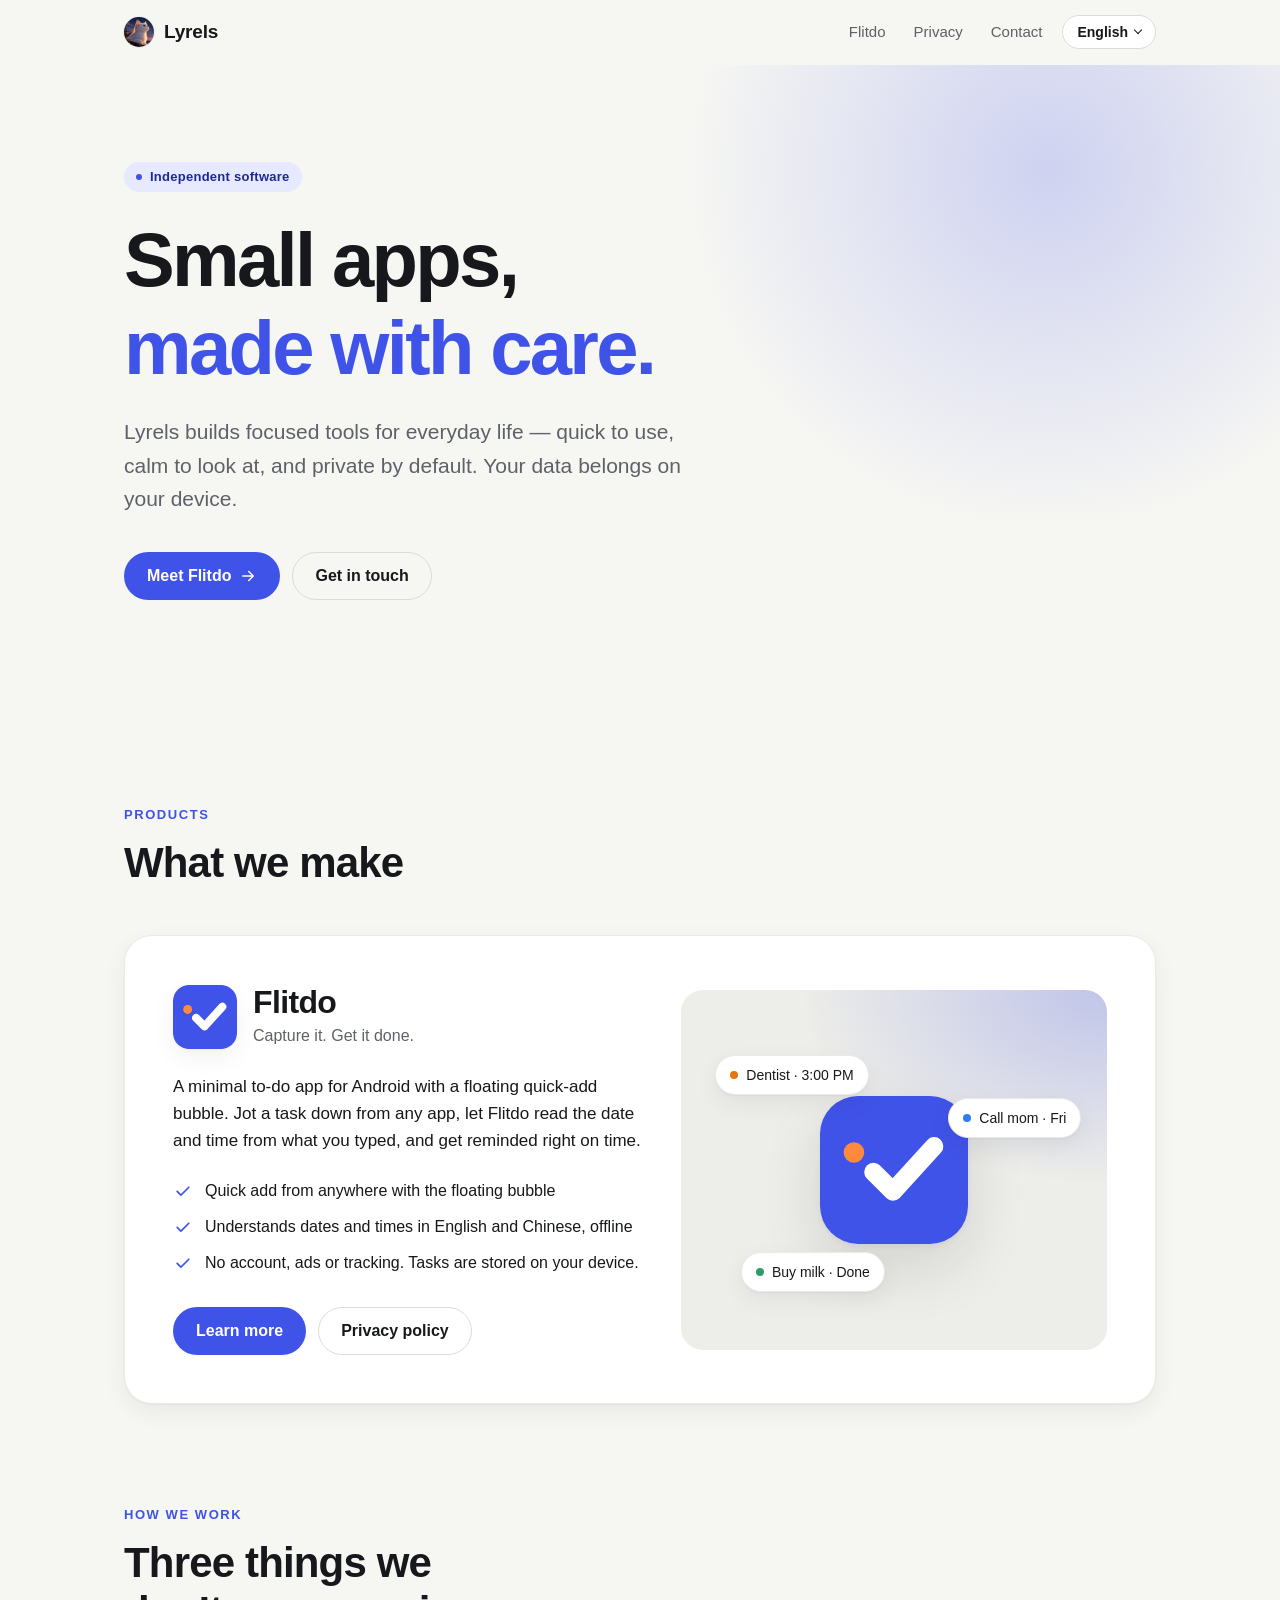
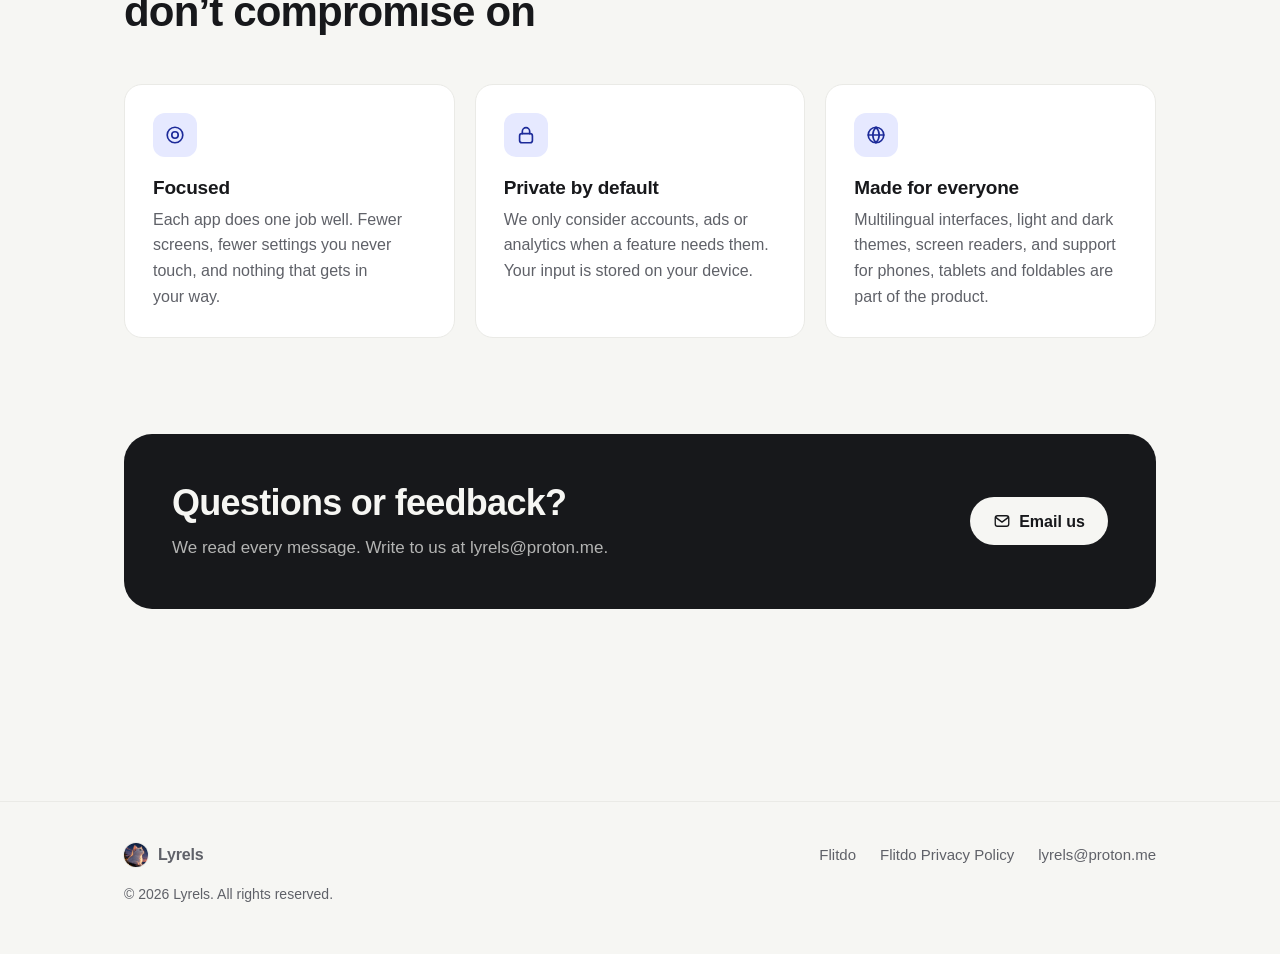
==== commit 50037d06: "Update Lyrels support email across the website" ====
--- a/index.html
+++ b/index.html
@@ -157,9 +157,9 @@
         <div class="contact">
           <div>
             <h2 id="contact-title"><span class="en">Questions or feedback?</span><span class="zh">有问题或建议？</span><span class="zh-tw">有問題或建議嗎？</span><span class="ja">ご質問やご意見はありますか？</span><span class="ko">질문이나 의견이 있나요?</span></h2>
-            <p><span class="en">We read every message. Write to us at lyzuwh@gmail.com.</span><span class="zh">每一封邮件我们都会认真阅读。来信请寄 lyzuwh@gmail.com。</span><span class="zh-tw">我們會閱讀每一封來信。歡迎寄信至 lyzuwh@gmail.com。</span><span class="ja">いただいたメールにはすべて目を通します。lyzuwh@gmail.com までお寄せください。</span><span class="ko">보내 주신 메시지는 모두 읽습니다. lyzuwh@gmail.com으로 연락해 주세요.</span></p>
+            <p><span class="en">We read every message. Write to us at lyrels@proton.me.</span><span class="zh">每一封邮件我们都会认真阅读。来信请寄 lyrels@proton.me。</span><span class="zh-tw">我們會閱讀每一封來信。歡迎寄信至 lyrels@proton.me。</span><span class="ja">いただいたメールにはすべて目を通します。lyrels@proton.me までお寄せください。</span><span class="ko">보내 주신 메시지는 모두 읽습니다. lyrels@proton.me으로 연락해 주세요.</span></p>
           </div>
-          <a class="btn btn-primary" href="mailto:lyzuwh@gmail.com">
+          <a class="btn btn-primary" href="mailto:lyrels@proton.me">
             <svg viewBox="0 0 24 24" fill="none" stroke="currentColor" stroke-width="1.8" stroke-linecap="round" stroke-linejoin="round" aria-hidden="true"><rect x="3" y="5" width="18" height="14" rx="3"/><path d="M4 7.5l8 6 8-6"/></svg>
             <span class="en">Email us</span><span class="zh">发送邮件</span>
             <span class="zh-tw">寄送電子郵件</span>
@@ -180,7 +180,7 @@
       <nav aria-label="Footer" data-aria-label-zh="页脚导航" data-aria-label-zh-tw="頁尾導覽" data-aria-label-ja="フッターナビゲーション" data-aria-label-ko="하단 탐색">
         <a href="/flitdo/">Flitdo</a>
         <a href="/flitdo/privacy/"><span class="en">Flitdo Privacy Policy</span><span class="zh">Flitdo 隐私政策</span><span class="zh-tw">Flitdo 隱私權政策</span><span class="ja">Flitdo プライバシーポリシー</span><span class="ko">Flitdo 개인정보 처리방침</span></a>
-        <a href="mailto:lyzuwh@gmail.com">lyzuwh@gmail.com</a>
+        <a href="mailto:lyrels@proton.me">lyrels@proton.me</a>
       </nav>
       <small>© <span data-year>2026</span> Lyrels. <span class="en">All rights reserved.</span><span class="zh">保留所有权利。</span><span class="zh-tw">保留所有權利。</span><span class="ja">すべての権利を留保します。</span><span class="ko">모든 권리 보유.</span></small>
     </div>
